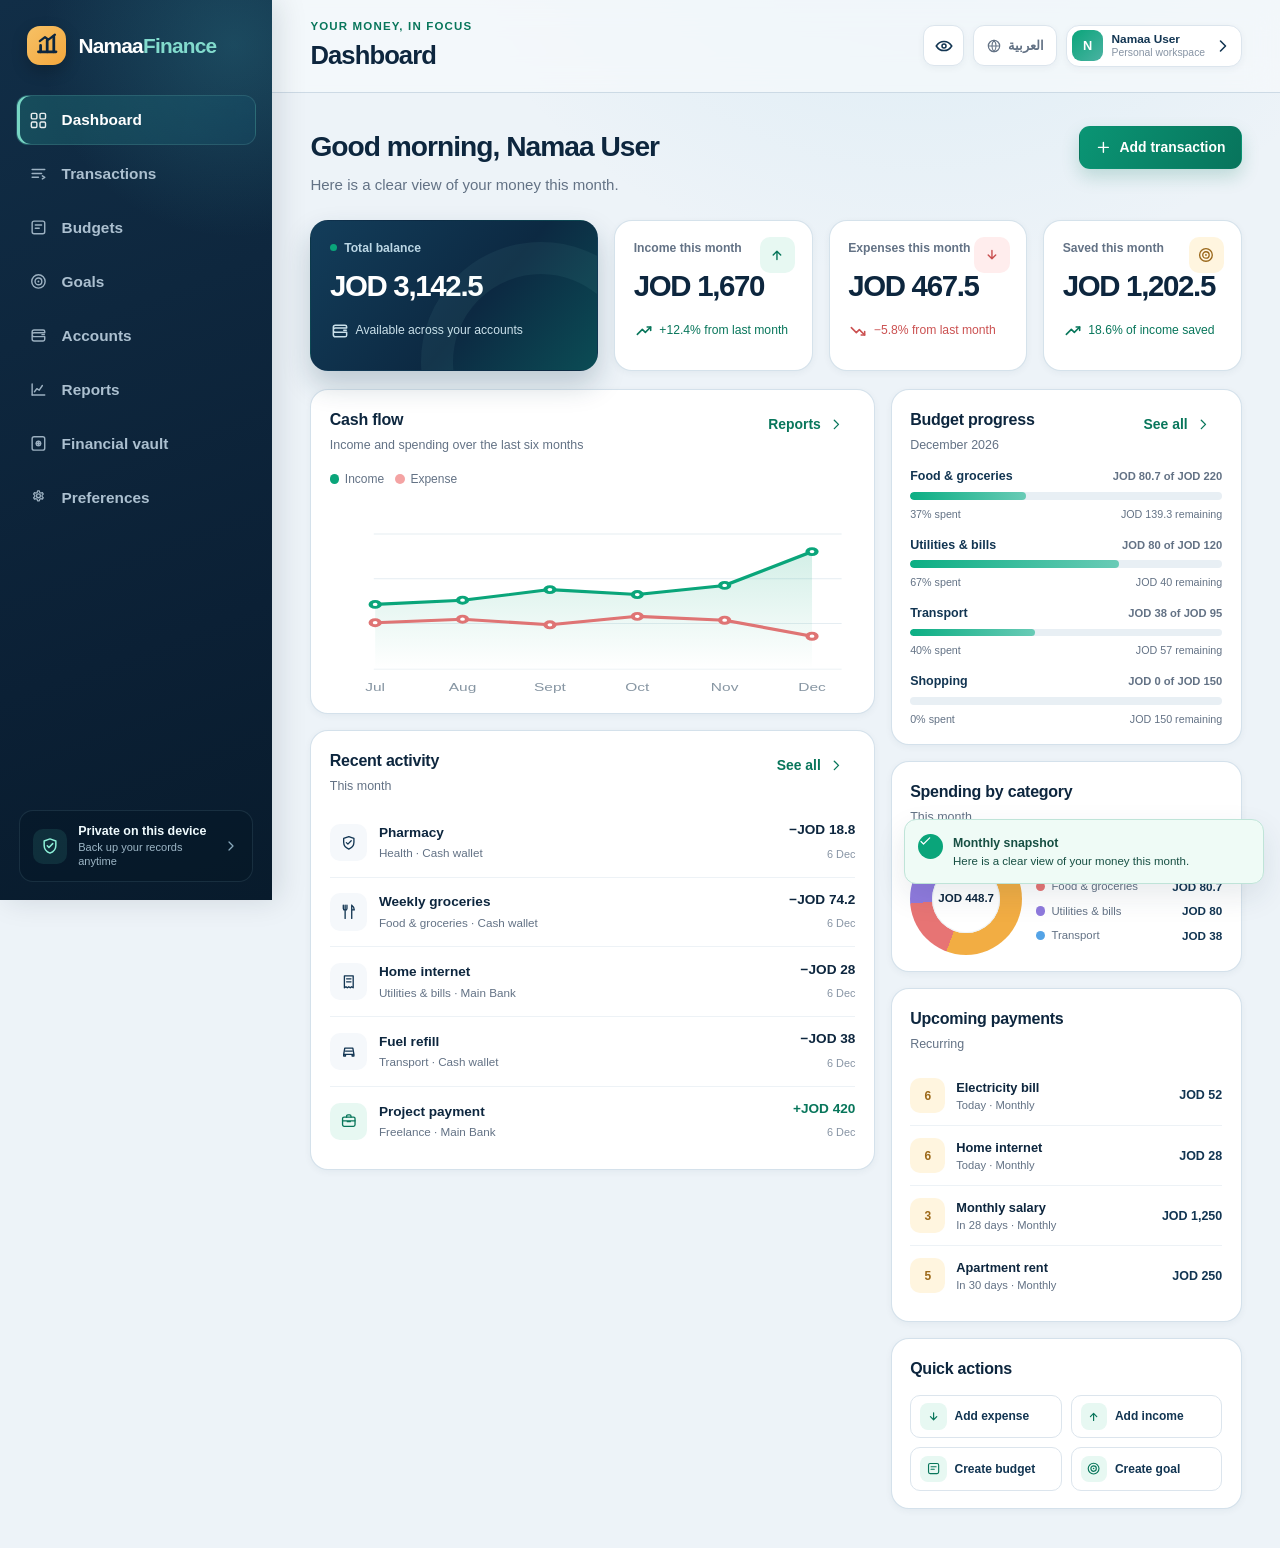
==== index.html @ 0787ac73 "Add files via upload" ====
<!doctype html>
<html lang="en" dir="ltr">
  <head>
    <meta charset="UTF-8" />
    <meta name="viewport" content="width=device-width, initial-scale=1" />
    <meta name="theme-color" content="#10273f" />
    <meta
      name="description"
      content="Namaa Finance is a bilingual, private finance tracker for income, expenses, budgets, and financial records."
    />
    <link rel="manifest" href="manifest.webmanifest" />
    <link rel="icon" type="image/svg+xml" href="icons/icon.svg" />
    <link rel="apple-touch-icon" href="icons/icon.svg" />
    <title>Namaa Finance</title>
    <link rel="stylesheet" href="styles.css" />
  </head>
  <body>
    <div class="app-shell" id="appShell">
      <aside class="sidebar" aria-label="Primary navigation">
        <div class="brand" aria-label="Namaa Finance">
          <div class="brand-mark" aria-hidden="true">
            <svg viewBox="0 0 48 48" role="img">
              <path d="M12 36V24.5M24 36V15M36 36V8" fill="none" stroke="currentColor" stroke-linecap="round" stroke-width="5" />
              <path d="M8 36h32" fill="none" stroke="currentColor" stroke-linecap="round" stroke-width="5" />
              <path d="m10.5 16.5 9.5-7 6.3 4.3L38 5" fill="none" stroke="currentColor" stroke-linecap="round" stroke-linejoin="round" stroke-width="4" />
            </svg>
          </div>
          <span class="brand-name">Namaa<span>Finance</span></span>
        </div>
        <nav class="side-nav" id="sideNav"></nav>
        <div class="sidebar-footer">
          <button class="data-safety-card" id="openBackup" type="button">
            <span class="safety-icon" data-icon="shield"></span>
            <span>
              <strong data-i18n="privateOnDevice">Private on this device</strong>
              <small data-i18n="backupHint">Back up your records anytime</small>
            </span>
            <span class="safety-arrow" data-icon="chevron"></span>
          </button>
        </div>
      </aside>

      <div class="main-area">
        <header class="topbar">
          <button class="mobile-menu" id="mobileMenu" type="button" aria-label="Open menu" data-icon="menu"></button>
          <div class="page-context">
            <p class="eyebrow" id="pageEyebrow"></p>
            <h1 id="pageTitle"></h1>
          </div>
          <div class="top-actions">
            <button class="icon-button privacy-toggle" id="privacyToggle" type="button" aria-label="Hide balances" title="Hide balances" data-icon="eye"></button>
            <button class="language-toggle" id="languageToggle" type="button" aria-label="Change language">
              <span class="globe" data-icon="globe"></span>
              <span id="languageLabel">العربية</span>
            </button>
            <button class="profile-button" type="button" id="profileMenu" aria-label="Open preferences">
              <span class="profile-avatar">N</span>
              <span class="profile-copy">
                <strong id="profileName">Namaa User</strong>
                <small data-i18n="personalWorkspace">Personal workspace</small>
              </span>
              <span data-icon="chevron"></span>
            </button>
          </div>
        </header>

        <main class="content" id="appContent" tabindex="-1"></main>

        <nav class="mobile-nav" id="mobileNav" aria-label="Mobile navigation"></nav>
      </div>
    </div>

    <div class="modal-layer" id="modalLayer" aria-live="polite"></div>
    <div class="toast-region" id="toastRegion" aria-live="polite" aria-atomic="true"></div>
    <script src="app.js"></script>
  </body>
</html>
---- styles.css ----
:root {
  color-scheme: light;
  --navy-950: #071a2b;
  --navy-900: #0d263e;
  --navy-800: #123552;
  --navy-700: #1d4a6d;
  --ink: #112437;
  --muted: #637285;
  --muted-2: #8794a4;
  --surface: #ffffff;
  --surface-alt: #f5f8fb;
  --canvas: #edf3f8;
  --line: #dce5ed;
  --line-strong: #cbd8e3;
  --emerald: #0aa57a;
  --emerald-dark: #08765b;
  --emerald-pale: #e7f8f2;
  --gold: #f2ad43;
  --gold-pale: #fff5df;
  --coral: #e76f6f;
  --coral-pale: #ffeded;
  --blue: #3c83db;
  --blue-pale: #eaf3ff;
  --purple: #7658ce;
  --purple-pale: #f1edff;
  --shadow-sm: 0 2px 7px rgba(28, 54, 76, 0.05);
  --shadow: 0 12px 30px rgba(27, 57, 80, 0.1);
  --radius-sm: 12px;
  --radius: 18px;
  --radius-lg: 25px;
  --sidebar-width: 272px;
  font-family: "Segoe UI", "Noto Sans Arabic", Tahoma, Arial, sans-serif;
}

* { box-sizing: border-box; }

html { min-width: 320px; background: var(--canvas); }

body {
  min-width: 320px;
  min-height: 100vh;
  margin: 0;
  color: var(--ink);
  background:
    radial-gradient(circle at 72% -16%, rgba(116, 192, 221, 0.2), transparent 33rem),
    var(--canvas);
  font-size: 16px;
  line-height: 1.5;
}

button, input, select, textarea { font: inherit; }
button { cursor: pointer; }
button:focus-visible, input:focus-visible, select:focus-visible, textarea:focus-visible {
  outline: 3px solid rgba(60, 131, 219, 0.35);
  outline-offset: 2px;
}

svg { width: 1.25rem; height: 1.25rem; display: block; }

.app-shell { min-height: 100vh; display: flex; }

.sidebar {
  position: fixed;
  inset-block: 0;
  inset-inline-start: 0;
  z-index: 20;
  display: flex;
  flex-direction: column;
  width: var(--sidebar-width);
  padding: 1.6rem 1rem 1.1rem;
  color: #e7f2f9;
  background:
    radial-gradient(circle at 86% 5%, rgba(61, 160, 173, 0.26), transparent 12rem),
    linear-gradient(160deg, #112e47 0%, #0b2035 70%, #081b2c 100%);
  box-shadow: 6px 0 28px rgba(10, 28, 44, 0.13);
}

[dir="rtl"] .sidebar { box-shadow: -6px 0 28px rgba(10, 28, 44, 0.13); }

.brand {
  display: inline-flex;
  align-items: center;
  gap: 0.75rem;
  padding: 0 0.7rem 1.9rem;
  color: #fff;
  user-select: none;
}

.brand-mark {
  display: grid;
  width: 2.45rem;
  height: 2.45rem;
  place-items: center;
  border-radius: 13px;
  color: var(--navy-900);
  background: linear-gradient(135deg, #f6c166, #f4a73c);
  box-shadow: 0 6px 16px rgba(0, 0, 0, 0.22);
}

.brand-mark svg { width: 1.65rem; height: 1.65rem; }
.brand-name { font-size: 1.3rem; font-weight: 760; letter-spacing: -0.035em; }
.brand-name span { color: #82dbcd; font-weight: 590; }

.side-nav { display: grid; gap: 0.27rem; }

.nav-item {
  display: flex;
  align-items: center;
  gap: 0.83rem;
  width: 100%;
  min-height: 3.1rem;
  padding: 0.65rem 0.78rem;
  border: 1px solid transparent;
  border-radius: 12px;
  color: #acc0d0;
  background: transparent;
  text-align: start;
  transition: 150ms ease;
}

.nav-item svg { width: 1.18rem; height: 1.18rem; opacity: 0.9; }
.nav-item:hover { color: #f6fbff; background: rgba(255, 255, 255, 0.07); }
.nav-item.active { color: #ffffff; border-color: rgba(143, 222, 207, 0.15); background: linear-gradient(100deg, rgba(38, 142, 140, 0.34), rgba(22, 85, 112, 0.32)); box-shadow: inset 3px 0 0 #77d6c4; }
[dir="rtl"] .nav-item.active { box-shadow: inset -3px 0 0 #77d6c4; }
.nav-item .nav-label { font-size: 0.96rem; font-weight: 600; }

.sidebar-footer { margin-top: auto; padding: 1rem 0.2rem 0; }
.data-safety-card {
  display: flex;
  align-items: center;
  gap: 0.7rem;
  width: 100%;
  padding: 0.78rem;
  border: 1px solid rgba(144, 197, 215, 0.13);
  border-radius: 14px;
  color: #dceff6;
  background: rgba(3, 17, 30, 0.25);
  text-align: start;
}
.data-safety-card:hover { border-color: rgba(144, 231, 211, 0.35); background: rgba(8, 38, 57, 0.62); }
.safety-icon { display: grid; flex: 0 0 auto; width: 2.15rem; height: 2.15rem; place-items: center; border-radius: 10px; color: #8df0d8; background: rgba(85, 207, 179, 0.12); }
.data-safety-card strong, .data-safety-card small { display: block; }
.data-safety-card strong { color: #f0fbfe; font-size: 0.78rem; line-height: 1.25; }
.data-safety-card small { margin-top: 0.12rem; color: #9db6c6; font-size: 0.69rem; line-height: 1.25; }
.safety-arrow { margin-inline-start: auto; color: #88a8bb; }
.safety-arrow svg { width: 1rem; height: 1rem; }

.main-area { width: calc(100% - var(--sidebar-width)); margin-inline-start: var(--sidebar-width); }
.topbar {
  display: flex;
  align-items: center;
  gap: 1rem;
  min-height: 88px;
  padding: 1.1rem clamp(1.25rem, 3vw, 3.2rem);
  border-bottom: 1px solid rgba(196, 211, 224, 0.8);
  background: rgba(245, 249, 252, 0.78);
  backdrop-filter: blur(15px);
}
.page-context { min-width: 0; }
.eyebrow { margin: 0 0 0.05rem; color: var(--emerald-dark); font-size: 0.72rem; font-weight: 760; letter-spacing: 0.1em; text-transform: uppercase; }
.page-context h1 { margin: 0; color: var(--navy-900); font-size: clamp(1.3rem, 2vw, 1.75rem); font-weight: 750; letter-spacing: -0.035em; }
.top-actions { display: flex; align-items: center; gap: 0.58rem; margin-inline-start: auto; }
.icon-button, .language-toggle, .profile-button, .mobile-menu {
  display: inline-flex;
  align-items: center;
  justify-content: center;
  min-height: 2.55rem;
  border: 1px solid var(--line);
  color: var(--navy-800);
  background: var(--surface);
  box-shadow: var(--shadow-sm);
}
.icon-button, .mobile-menu { width: 2.55rem; padding: 0; border-radius: 11px; }
.icon-button:hover, .language-toggle:hover, .profile-button:hover, .mobile-menu:hover { border-color: #b9cdda; background: #fbfdff; }
.language-toggle { gap: 0.43rem; padding: 0.45rem 0.7rem; border-radius: 11px; color: var(--muted); font-size: 0.82rem; font-weight: 700; }
.language-toggle .globe svg { width: 1rem; height: 1rem; }
.profile-button { gap: 0.52rem; min-height: 2.6rem; padding: 0.28rem 0.45rem 0.28rem 0.32rem; border-radius: 13px; text-align: start; }
[dir="rtl"] .profile-button { padding: 0.28rem 0.32rem 0.28rem 0.45rem; }
.profile-button > svg { width: 0.9rem; height: 0.9rem; color: #8598a7; }
.profile-avatar { display: grid; width: 1.95rem; height: 1.95rem; place-items: center; border-radius: 9px; color: #fff; background: linear-gradient(135deg, var(--emerald), #4bb2a2); font-size: 0.8rem; font-weight: 800; }
.profile-copy strong, .profile-copy small { display: block; white-space: nowrap; }
.profile-copy strong { color: var(--navy-800); font-size: 0.74rem; line-height: 1.2; }
.profile-copy small { margin-top: 0.1rem; color: var(--muted-2); font-size: 0.65rem; line-height: 1.2; }
.mobile-menu { display: none; flex: 0 0 auto; }

.content { width: min(1480px, 100%); margin: 0 auto; padding: clamp(1.25rem, 2.6vw, 2.4rem) clamp(1.1rem, 3vw, 3.2rem) 2.4rem; }

.dashboard-top, .page-heading-row { display: flex; align-items: flex-start; justify-content: space-between; gap: 1rem; margin-bottom: 1.45rem; }
.dashboard-top > div > h2, .page-heading-row h2 { margin: 0; color: var(--navy-900); font-size: clamp(1.35rem, 2.2vw, 1.8rem); letter-spacing: -0.035em; }
.dashboard-top > div > p, .page-heading-row p { max-width: 640px; margin: 0.36rem 0 0; color: var(--muted); font-size: 0.94rem; }
.primary-button, .secondary-button, .quiet-button, .danger-button {
  display: inline-flex;
  align-items: center;
  justify-content: center;
  gap: 0.48rem;
  min-height: 2.68rem;
  padding: 0.62rem 0.95rem;
  border: 1px solid transparent;
  border-radius: 11px;
  font-size: 0.87rem;
  font-weight: 730;
  transition: 150ms ease;
}
.primary-button { color: #fff; background: linear-gradient(115deg, #0a9574, #08745c); box-shadow: 0 8px 18px rgba(6, 121, 92, 0.2); }
.primary-button:hover { background: linear-gradient(115deg, #098968, #066c55); box-shadow: 0 10px 22px rgba(6, 121, 92, 0.27); transform: translateY(-1px); }
.primary-button svg, .secondary-button svg, .quiet-button svg, .danger-button svg { width: 1.05rem; height: 1.05rem; }
.secondary-button { border-color: var(--line-strong); color: var(--navy-800); background: var(--surface); }
.secondary-button:hover { border-color: #aac5d6; background: #f8fbfd; }
.quiet-button { min-height: 2.35rem; color: var(--emerald-dark); background: transparent; }
.quiet-button:hover { background: var(--emerald-pale); }
.danger-button { color: #bd4040; border-color: #efb0b0; background: #fff8f8; }
.danger-button:hover { background: #ffecec; }

.summary-grid { display: grid; grid-template-columns: minmax(230px, 1.45fr) repeat(3, minmax(155px, 1fr)); gap: 1rem; margin-bottom: 1.12rem; }
.summary-card {
  position: relative;
  min-height: 151px;
  overflow: hidden;
  padding: 1.12rem 1.16rem;
  border: 1px solid rgba(210, 224, 234, 0.92);
  border-radius: var(--radius);
  background: var(--surface);
  box-shadow: var(--shadow-sm);
}
.summary-card.balance { color: #fff; border-color: transparent; background: linear-gradient(130deg, #133d5a 0%, #0c2942 58%, #0a6e67 140%); box-shadow: 0 14px 28px rgba(17, 55, 78, 0.22); }
.summary-card.balance::after { content: ""; position: absolute; inset: auto -4rem -7rem auto; width: 11rem; height: 11rem; border: 2rem solid rgba(149, 235, 213, 0.06); border-radius: 50%; }
[dir="rtl"] .summary-card.balance::after { inset: auto auto -7rem -4rem; }
.card-kicker { display: flex; align-items: center; gap: 0.44rem; margin: 0; color: var(--muted); font-size: 0.76rem; font-weight: 700; }
.balance .card-kicker { color: #bcd7e5; }
.card-kicker .status-dot { width: 0.45rem; height: 0.45rem; border-radius: 999px; background: var(--emerald); }
.metric-amount { margin: 0.48rem 0 0; color: var(--navy-900); font-size: clamp(1.35rem, 2.3vw, 1.9rem); font-weight: 790; letter-spacing: -0.045em; }
.balance .metric-amount { color: #fff; }
.metric-detail { display: flex; align-items: center; gap: 0.35rem; margin: 0.75rem 0 0; color: var(--muted); font-size: 0.76rem; }
.balance .metric-detail { color: #cae0ea; }
.positive { color: var(--emerald-dark) !important; }
.negative { color: #cb5151 !important; }
.metric-icon { position: absolute; inset-block-start: 1.04rem; inset-inline-end: 1.03rem; display: grid; width: 2.22rem; height: 2.22rem; place-items: center; border-radius: 10px; color: var(--emerald-dark); background: var(--emerald-pale); }
.metric-icon.expense { color: #c95050; background: var(--coral-pale); }
.metric-icon.saved { color: #9a681b; background: var(--gold-pale); }
.metric-icon svg { width: 1.12rem; height: 1.12rem; }

.dashboard-grid { display: grid; grid-template-columns: minmax(0, 1.48fr) minmax(300px, 0.92fr); gap: 1rem; align-items: start; }
.stack { display: grid; gap: 1rem; }
.panel {
  border: 1px solid rgba(210, 224, 234, 0.94);
  border-radius: var(--radius);
  background: var(--surface);
  box-shadow: var(--shadow-sm);
}
.panel-heading { display: flex; align-items: flex-start; justify-content: space-between; gap: 0.75rem; padding: 1.15rem 1.15rem 0.72rem; }
.panel-heading h3 { margin: 0; color: var(--navy-900); font-size: 1rem; letter-spacing: -0.015em; }
.panel-heading p { margin: 0.25rem 0 0; color: var(--muted); font-size: 0.78rem; }
.panel-heading .quiet-button { margin: -0.28rem -0.38rem 0 0; }
[dir="rtl"] .panel-heading .quiet-button { margin: -0.28rem 0 0 -0.38rem; }

.cashflow-panel { min-height: 325px; }
.chart-legend { display: flex; flex-wrap: wrap; gap: 0.7rem; margin: 0.25rem 1.15rem 0.35rem; color: var(--muted); font-size: 0.75rem; }
.legend-item { display: inline-flex; align-items: center; gap: 0.34rem; }
.legend-swatch { width: 0.6rem; height: 0.6rem; border-radius: 999px; background: var(--emerald); }
.legend-swatch.expense { background: #f4a3a3; }
.line-chart { width: 100%; height: 215px; padding: 0 0.4rem 0.35rem; overflow: visible; }
.line-chart .grid-line { stroke: #e5edf2; stroke-width: 1; }
.line-chart .axis-label { fill: #8796a3; font-size: 11px; font-family: inherit; }
.line-chart .area-income { fill: url(#incomeGradient); }
.line-chart .income-line { fill: none; stroke: #0aa57a; stroke-width: 3.2; stroke-linecap: round; stroke-linejoin: round; }
.line-chart .expense-line { fill: none; stroke: #df7474; stroke-width: 3.2; stroke-linecap: round; stroke-linejoin: round; }
.line-chart .point-income { fill: #fff; stroke: #0aa57a; stroke-width: 3; }
.line-chart .point-expense { fill: #fff; stroke: #df7474; stroke-width: 3; }

.transaction-list { padding: 0.05rem 1.15rem 0.82rem; }
.transaction-row { display: grid; grid-template-columns: auto minmax(0, 1fr) auto; align-items: center; gap: 0.75rem; padding: 0.76rem 0; border-bottom: 1px solid #edf2f6; }
.transaction-row:last-child { border-bottom: 0; }
.transaction-icon { display: grid; width: 2.32rem; height: 2.32rem; place-items: center; border-radius: 10px; color: var(--navy-800); background: var(--surface-alt); }
.transaction-icon svg { width: 1.1rem; height: 1.1rem; }
.transaction-icon.salary { color: var(--emerald-dark); background: var(--emerald-pale); }
.transaction-icon.bills { color: #916421; background: var(--gold-pale); }
.transaction-icon.transport { color: var(--purple); background: var(--purple-pale); }
.transaction-icon.food { color: #d55b50; background: var(--coral-pale); }
.transaction-icon.home { color: var(--blue); background: var(--blue-pale); }
.transaction-copy { min-width: 0; }
.transaction-copy strong, .transaction-copy small { display: block; overflow: hidden; text-overflow: ellipsis; white-space: nowrap; }
.transaction-copy strong { color: var(--navy-900); font-size: 0.85rem; }
.transaction-copy small { margin-top: 0.08rem; color: var(--muted); font-size: 0.73rem; }
.transaction-amount { text-align: end; }
.transaction-amount strong { display: block; color: var(--navy-900); font-size: 0.85rem; }
.transaction-amount strong.income { color: var(--emerald-dark); }
.transaction-amount small { color: var(--muted-2); font-size: 0.68rem; }

.budget-panel { padding-bottom: 0.85rem; }
.budget-list { display: grid; gap: 0.85rem; padding: 0.08rem 1.15rem 0.2rem; }
.budget-item { display: grid; gap: 0.38rem; }
.budget-label { display: flex; align-items: center; justify-content: space-between; gap: 0.8rem; color: var(--navy-800); font-size: 0.78rem; font-weight: 700; }
.budget-label small { color: var(--muted); font-size: 0.7rem; font-weight: 600; }
.progress-track { height: 0.48rem; overflow: hidden; border-radius: 999px; background: #e8eff4; }
.progress-bar { height: 100%; border-radius: inherit; background: linear-gradient(90deg, #0bae83, #69cbb6); transition: width 240ms ease; }
.progress-bar.warn { background: linear-gradient(90deg, #ea9b36, #f8c76c); }
.progress-bar.over { background: linear-gradient(90deg, #df6868, #ee9d9d); }
.budget-item .budget-foot { display: flex; justify-content: space-between; color: var(--muted); font-size: 0.67rem; }

.spending-panel { padding-bottom: 1rem; }
.spending-summary { display: grid; grid-template-columns: 112px minmax(0, 1fr); align-items: center; gap: 0.85rem; padding: 0.3rem 1.15rem 0; }
.donut { position: relative; display: grid; width: 112px; height: 112px; place-items: center; border-radius: 50%; background: conic-gradient(var(--gold) 0 36%, #e77474 36% 64%, #8f7add 64% 83%, #54a3e6 83% 100%); }
.donut::before { content: ""; width: 68px; height: 68px; border-radius: 50%; background: #fff; box-shadow: inset 0 0 0 1px #eef3f6; }
.donut span { position: absolute; color: var(--navy-900); font-size: 0.72rem; font-weight: 780; text-align: center; }
.spending-key { display: grid; gap: 0.42rem; min-width: 0; }
.spending-key-row { display: grid; grid-template-columns: auto minmax(0, 1fr) auto; align-items: center; gap: 0.4rem; color: var(--muted); font-size: 0.71rem; }
.spending-key-row strong { color: var(--navy-800); font-size: 0.73rem; text-align: end; }
.category-dot { width: 0.58rem; height: 0.58rem; border-radius: 50%; }

.upcoming-list { padding: 0.05rem 1.15rem 0.95rem; }
.upcoming-item { display: grid; grid-template-columns: 2.2rem minmax(0, 1fr) auto; align-items: center; gap: 0.68rem; padding: 0.72rem 0; border-bottom: 1px solid #edf2f6; }
.upcoming-item:last-child { border-bottom: 0; }
.due-day { display: grid; width: 2.2rem; height: 2.2rem; place-items: center; border-radius: 10px; color: #9d6919; background: var(--gold-pale); font-size: 0.75rem; font-weight: 800; }
.upcoming-copy strong, .upcoming-copy small { display: block; overflow: hidden; text-overflow: ellipsis; white-space: nowrap; }
.upcoming-copy strong { color: var(--navy-900); font-size: 0.8rem; }
.upcoming-copy small { color: var(--muted); font-size: 0.7rem; }
.upcoming-amount { color: var(--navy-800); font-size: 0.78rem; font-weight: 760; text-align: end; }

.quick-actions { display: grid; grid-template-columns: repeat(2, 1fr); gap: 0.55rem; padding: 0.13rem 1.15rem 1.1rem; }
.quick-action { display: flex; align-items: center; gap: 0.5rem; min-height: 2.65rem; padding: 0.48rem 0.56rem; border: 1px solid var(--line); border-radius: 10px; color: var(--navy-800); background: #fff; text-align: start; font-size: 0.75rem; font-weight: 700; }
.quick-action:hover { border-color: #9bcaba; color: var(--emerald-dark); background: #f7fffc; }
.quick-action span:first-child { display: grid; width: 1.65rem; height: 1.65rem; place-items: center; border-radius: 8px; color: var(--emerald-dark); background: var(--emerald-pale); }
.quick-action svg { width: 0.95rem; height: 0.95rem; }

.page-toolbar { display: flex; flex-wrap: wrap; align-items: center; gap: 0.7rem; margin-bottom: 1rem; }
.toolbar-spacer { flex: 1; }
.search-field { position: relative; display: flex; align-items: center; min-width: min(100%, 260px); }
.search-field span { position: absolute; inset-inline-start: 0.8rem; color: var(--muted-2); pointer-events: none; }
.search-field span svg { width: 1.05rem; height: 1.05rem; }
.search-field input, .select-control, .input-control, .textarea-control {
  width: 100%; min-height: 2.62rem; padding: 0.55rem 0.75rem; border: 1px solid var(--line-strong); border-radius: 10px; color: var(--navy-900); background: #fff; box-shadow: 0 1px 2px rgba(39, 62, 83, 0.03);
}
.search-field input { padding-inline-start: 2.45rem; }
.search-field input::placeholder, .input-control::placeholder, .textarea-control::placeholder { color: #9aa8b4; }
.select-control { width: auto; min-width: 142px; }
.textarea-control { min-height: 6rem; resize: vertical; }
.filter-chip { min-height: 2.35rem; padding: 0.42rem 0.7rem; border: 1px solid var(--line); border-radius: 999px; color: var(--muted); background: #fff; font-size: 0.78rem; font-weight: 650; }
.filter-chip.active, .filter-chip:hover { border-color: #88c8b7; color: var(--emerald-dark); background: var(--emerald-pale); }

.data-table-wrap { overflow: auto; border: 1px solid rgba(210, 224, 234, 0.94); border-radius: var(--radius); background: #fff; box-shadow: var(--shadow-sm); }
.data-table { width: 100%; min-width: 700px; border-collapse: collapse; }
.data-table th { padding: 0.82rem 1rem; color: var(--muted); background: #f8fbfd; border-bottom: 1px solid var(--line); font-size: 0.71rem; font-weight: 760; letter-spacing: 0.035em; text-align: start; text-transform: uppercase; }
.data-table td { padding: 0.82rem 1rem; border-bottom: 1px solid #edf2f5; color: var(--navy-800); font-size: 0.8rem; vertical-align: middle; }
.data-table tbody tr:last-child td { border-bottom: 0; }
.data-table tbody tr:hover { background: #fbfdfe; }
.table-title { display: flex; align-items: center; gap: 0.55rem; color: var(--navy-900); font-weight: 720; }
.table-icon { display: grid; width: 2rem; height: 2rem; place-items: center; border-radius: 8px; color: var(--emerald-dark); background: var(--emerald-pale); }
.table-icon.expense { color: #c35050; background: var(--coral-pale); }
.table-icon svg { width: 0.95rem; height: 0.95rem; }
.subtext { display: block; margin-top: 0.12rem; color: var(--muted); font-size: 0.7rem; }
.pill { display: inline-flex; align-items: center; gap: 0.28rem; min-height: 1.65rem; padding: 0.2rem 0.5rem; border-radius: 999px; font-size: 0.68rem; font-weight: 730; }
.pill.income { color: var(--emerald-dark); background: var(--emerald-pale); }
.pill.expense { color: #b94f4f; background: var(--coral-pale); }
.pill.neutral { color: #626f7c; background: #f0f4f7; }
.pill.warning { color: #986317; background: var(--gold-pale); }
.table-amount { color: var(--navy-900); font-weight: 750; text-align: end; }
.table-amount.income { color: var(--emerald-dark); }
.row-actions { display: flex; justify-content: flex-end; gap: 0.3rem; }
.row-action { display: inline-grid; width: 1.9rem; height: 1.9rem; place-items: center; padding: 0; border: 0; border-radius: 8px; color: var(--muted); background: transparent; }
.row-action:hover { color: var(--emerald-dark); background: var(--emerald-pale); }
.row-action.delete:hover { color: #c05151; background: var(--coral-pale); }
.row-action svg { width: 0.97rem; height: 0.97rem; }

.empty-state { display: grid; min-height: 240px; place-items: center; padding: 2rem; color: var(--muted); text-align: center; }
.empty-state > div { max-width: 340px; }
.empty-icon { display: grid; width: 3rem; height: 3rem; place-items: center; margin: 0 auto 0.8rem; border-radius: 14px; color: var(--emerald-dark); background: var(--emerald-pale); }
.empty-icon svg { width: 1.35rem; height: 1.35rem; }
.empty-state h3 { margin: 0; color: var(--navy-900); font-size: 1rem; }
.empty-state p { margin: 0.36rem 0 0.9rem; font-size: 0.82rem; }

.budget-grid, .goal-grid, .account-grid, .vault-grid { display: grid; grid-template-columns: repeat(3, minmax(0, 1fr)); gap: 1rem; }
.budget-card, .goal-card, .account-card, .vault-card { min-height: 190px; padding: 1rem; border: 1px solid rgba(210, 224, 234, 0.94); border-radius: var(--radius); background: #fff; box-shadow: var(--shadow-sm); }
.budget-card-top, .goal-card-top, .account-card-top, .vault-card-top { display: flex; align-items: flex-start; justify-content: space-between; gap: 0.6rem; }
.category-icon, .goal-icon, .account-icon, .vault-icon { display: grid; width: 2.55rem; height: 2.55rem; place-items: center; border-radius: 11px; color: var(--emerald-dark); background: var(--emerald-pale); }
.category-icon.gold, .goal-icon.gold { color: #9e6716; background: var(--gold-pale); }
.category-icon.coral, .goal-icon.coral { color: #c5534d; background: var(--coral-pale); }
.category-icon.purple, .goal-icon.purple { color: var(--purple); background: var(--purple-pale); }
.category-icon.blue, .goal-icon.blue { color: var(--blue); background: var(--blue-pale); }
.category-icon svg, .goal-icon svg, .account-icon svg, .vault-icon svg { width: 1.2rem; height: 1.2rem; }
.more-button { display: grid; width: 2rem; height: 2rem; place-items: center; padding: 0; border: 0; border-radius: 8px; color: var(--muted); background: transparent; }
.more-button:hover { color: var(--navy-800); background: #f0f4f7; }
.more-button svg { width: 1.08rem; height: 1.08rem; }
.budget-card h3, .goal-card h3, .account-card h3, .vault-card h3 { margin: 0.82rem 0 0; color: var(--navy-900); font-size: 0.94rem; }
.budget-card p, .goal-card p, .account-card p, .vault-card p { margin: 0.22rem 0 0; color: var(--muted); font-size: 0.73rem; }
.budget-amount-row, .goal-amount-row { display: flex; align-items: baseline; justify-content: space-between; gap: 0.5rem; margin-top: 0.78rem; color: var(--navy-900); font-size: 0.86rem; font-weight: 760; }
.budget-amount-row small, .goal-amount-row small { color: var(--muted); font-size: 0.69rem; font-weight: 600; }
.budget-card .progress-track, .goal-card .progress-track { margin-top: 0.58rem; }
.budget-card-foot, .goal-card-foot { display: flex; align-items: center; justify-content: space-between; gap: 0.5rem; margin-top: 0.55rem; color: var(--muted); font-size: 0.69rem; }

.goal-card { display: flex; flex-direction: column; min-height: 210px; }
.goal-card .goal-bottom { margin-top: auto; }
.goal-date { display: inline-flex; align-items: center; gap: 0.25rem; color: var(--muted); font-size: 0.68rem; }
.goal-date svg { width: 0.85rem; height: 0.85rem; }
.account-card { position: relative; overflow: hidden; min-height: 180px; }
.account-card.primary-account { color: #fff; border-color: transparent; background: linear-gradient(130deg, #153a58, #0e705f); }
.account-card.primary-account h3, .account-card.primary-account .account-balance, .account-card.primary-account .account-number { color: #fff; }
.account-card.primary-account p { color: #cae3e9; }
.account-card.primary-account .account-icon { color: #c7faed; background: rgba(194, 248, 232, 0.13); }
.account-card.primary-account::after { content: ""; position: absolute; width: 12rem; height: 12rem; border: 1.7rem solid rgba(255,255,255,0.06); border-radius: 50%; inset: -7rem -5rem auto auto; }
[dir="rtl"] .account-card.primary-account::after { inset: -7rem auto auto -5rem; }
.account-balance { margin-top: 1.1rem; color: var(--navy-900); font-size: 1.45rem; font-weight: 790; letter-spacing: -0.04em; }
.account-number { display: flex; align-items: center; gap: 0.3rem; margin-top: 0.65rem; color: var(--muted); font-size: 0.73rem; }
.account-number svg { width: 0.9rem; height: 0.9rem; }
.account-card .more-button { position: relative; z-index: 1; }

.vault-card { display: flex; flex-direction: column; min-height: 180px; }
.vault-card p { overflow: hidden; display: -webkit-box; -webkit-line-clamp: 3; -webkit-box-orient: vertical; }
.vault-card-bottom { display: flex; align-items: center; justify-content: space-between; gap: 0.5rem; margin-top: auto; padding-top: 0.72rem; color: var(--muted); font-size: 0.68rem; }
.vault-type { color: var(--emerald-dark); font-weight: 720; }

.reports-grid { display: grid; grid-template-columns: minmax(0, 1.3fr) minmax(300px, 0.7fr); gap: 1rem; }
.report-highlight { padding: 1.15rem; color: #fff; border: 0; border-radius: var(--radius); background: linear-gradient(135deg, #153b59, #166d6c); box-shadow: 0 13px 28px rgba(20, 65, 88, 0.2); }
.report-highlight p { margin: 0; color: #cce2ea; font-size: 0.78rem; }
.report-highlight h3 { max-width: 430px; margin: 0.42rem 0 0; color: #fff; font-size: 1.25rem; letter-spacing: -0.025em; }
.report-highlight .highlight-row { display: flex; gap: 1.4rem; margin-top: 1.35rem; }
.highlight-stat strong, .highlight-stat span { display: block; }
.highlight-stat strong { color: #fff; font-size: 1.15rem; }
.highlight-stat span { margin-top: 0.12rem; color: #b8d7dd; font-size: 0.68rem; }
.report-list { padding: 0.1rem 1.15rem 0.85rem; }
.report-list-item { display: flex; align-items: center; gap: 0.65rem; padding: 0.78rem 0; border-bottom: 1px solid #edf2f5; }
.report-list-item:last-child { border-bottom: 0; }
.report-list-icon { display: grid; width: 2.05rem; height: 2.05rem; place-items: center; border-radius: 9px; color: var(--blue); background: var(--blue-pale); }
.report-list-icon svg { width: 1rem; height: 1rem; }
.report-list-copy { min-width: 0; flex: 1; }
.report-list-copy strong, .report-list-copy small { display: block; }
.report-list-copy strong { color: var(--navy-900); font-size: 0.8rem; }
.report-list-copy small { margin-top: 0.08rem; color: var(--muted); font-size: 0.68rem; }
.report-list-item > strong { color: var(--navy-800); font-size: 0.78rem; }

.settings-grid { display: grid; grid-template-columns: minmax(0, 1.15fr) minmax(310px, 0.85fr); gap: 1rem; }
.settings-list { padding: 0 1.15rem 0.72rem; }
.setting-row { display: flex; align-items: center; gap: 0.75rem; padding: 0.9rem 0; border-bottom: 1px solid #edf2f5; }
.setting-row:last-child { border-bottom: 0; }
.setting-icon { display: grid; width: 2.35rem; height: 2.35rem; place-items: center; border-radius: 10px; color: var(--blue); background: var(--blue-pale); }
.setting-icon.lock { color: var(--emerald-dark); background: var(--emerald-pale); }
.setting-icon.file { color: #9e6716; background: var(--gold-pale); }
.setting-icon svg { width: 1.08rem; height: 1.08rem; }
.setting-copy { min-width: 0; flex: 1; }
.setting-copy strong, .setting-copy small { display: block; }
.setting-copy strong { color: var(--navy-900); font-size: 0.82rem; }
.setting-copy small { margin-top: 0.12rem; color: var(--muted); font-size: 0.7rem; }
.switch { position: relative; display: inline-flex; width: 2.72rem; height: 1.52rem; flex: 0 0 auto; padding: 0; border: 0; border-radius: 999px; background: #cbd7df; transition: 180ms ease; }
.switch::after { content: ""; position: absolute; inset: 0.18rem auto auto 0.18rem; width: 1.16rem; height: 1.16rem; border-radius: 50%; background: #fff; box-shadow: 0 1px 4px rgba(20, 45, 63, 0.3); transition: 180ms ease; }
.switch.on { background: var(--emerald); }
.switch.on::after { inset-inline-start: calc(100% - 1.34rem); }
.settings-note { padding: 1rem 1.15rem 1.12rem; border-top: 1px solid #edf2f5; color: var(--muted); font-size: 0.72rem; }
.security-card { padding: 1.2rem; color: #d8eef0; border-radius: var(--radius); background: linear-gradient(145deg, #122f48, #0d4e55); box-shadow: 0 12px 25px rgba(17, 60, 72, 0.18); }
.security-card .security-head { display: flex; align-items: center; gap: 0.7rem; }
.security-card .security-emblem { display: grid; width: 2.6rem; height: 2.6rem; place-items: center; border-radius: 11px; color: #a4f5df; background: rgba(126, 233, 203, 0.12); }
.security-card .security-emblem svg { width: 1.25rem; height: 1.25rem; }
.security-card h3 { margin: 0; color: #fff; font-size: 1rem; }
.security-card p { margin: 0.2rem 0 0; color: #b4d8dd; font-size: 0.72rem; }
.security-card ul { display: grid; gap: 0.42rem; padding: 0; margin: 1rem 0 1.08rem; list-style: none; color: #d3e8e8; font-size: 0.75rem; }
.security-card li { display: flex; align-items: center; gap: 0.43rem; }
.security-card li svg { width: 0.95rem; height: 0.95rem; color: #79e3c7; }
.security-card .secondary-button { color: #fff; border-color: rgba(190, 243, 234, 0.32); background: rgba(255,255,255,0.08); }
.security-card .secondary-button:hover { background: rgba(255,255,255,0.14); }

.modal-layer { position: fixed; inset: 0; z-index: 100; display: grid; place-items: center; padding: 1rem; pointer-events: none; }
.modal-layer.open { pointer-events: auto; }
.modal-backdrop { position: absolute; inset: 0; background: rgba(5, 20, 32, 0.55); backdrop-filter: blur(3px); animation: fade-in 150ms ease both; }
.modal { position: relative; width: min(100%, 630px); max-height: min(92vh, 780px); overflow: auto; border: 1px solid rgba(255, 255, 255, 0.65); border-radius: 22px; background: #fff; box-shadow: 0 25px 55px rgba(7, 28, 45, 0.28); animation: scale-in 180ms ease both; }
.modal.small { width: min(100%, 475px); }
.modal-header { display: flex; align-items: flex-start; justify-content: space-between; gap: 1rem; padding: 1.25rem 1.3rem 0.8rem; border-bottom: 1px solid #edf2f5; }
.modal-header h2 { margin: 0; color: var(--navy-900); font-size: 1.2rem; letter-spacing: -0.03em; }
.modal-header p { margin: 0.25rem 0 0; color: var(--muted); font-size: 0.77rem; }
.close-button { display: grid; width: 2rem; height: 2rem; place-items: center; padding: 0; border: 0; border-radius: 8px; color: var(--muted); background: transparent; }
.close-button:hover { color: var(--navy-900); background: #f0f4f7; }
.close-button svg { width: 1.05rem; height: 1.05rem; }
.modal-body { padding: 1.15rem 1.3rem 1.3rem; }
.form-grid { display: grid; grid-template-columns: repeat(2, minmax(0, 1fr)); gap: 0.92rem; }
.form-grid.one { grid-template-columns: 1fr; }
.field { display: grid; gap: 0.35rem; }
.field.full { grid-column: 1 / -1; }
.field label { color: var(--navy-800); font-size: 0.76rem; font-weight: 720; }
.field-help { margin: 0; color: var(--muted); font-size: 0.68rem; }
.segmented { display: flex; gap: 0.35rem; padding: 0.25rem; border-radius: 11px; background: #f0f5f8; }
.segmented button { flex: 1; min-height: 2.25rem; padding: 0.35rem 0.55rem; border: 0; border-radius: 8px; color: var(--muted); background: transparent; font-size: 0.78rem; font-weight: 700; }
.segmented button.active { color: var(--emerald-dark); background: #fff; box-shadow: 0 2px 5px rgba(41, 69, 88, 0.09); }
.modal-footer { display: flex; justify-content: flex-end; gap: 0.65rem; padding: 0.85rem 1.3rem 1.25rem; border-top: 1px solid #edf2f5; }
.form-note { display: flex; gap: 0.5rem; align-items: flex-start; margin: 0.85rem 0 0; padding: 0.7rem; border-radius: 10px; color: #5d7182; background: #f4f8fb; font-size: 0.71rem; }
.form-note svg { flex: 0 0 auto; width: 1rem; height: 1rem; color: var(--blue); }
.backup-options { display: grid; gap: 0.7rem; }
.backup-option { display: flex; align-items: center; gap: 0.75rem; width: 100%; padding: 0.85rem; border: 1px solid var(--line); border-radius: 12px; color: var(--navy-800); background: #fff; text-align: start; }
.backup-option:hover { border-color: #8bc6b6; background: #f8fffc; }
.backup-option-icon { display: grid; width: 2.3rem; height: 2.3rem; place-items: center; border-radius: 10px; color: var(--emerald-dark); background: var(--emerald-pale); }
.backup-option-icon svg { width: 1.1rem; height: 1.1rem; }
.backup-option strong, .backup-option small { display: block; }
.backup-option strong { font-size: 0.8rem; }
.backup-option small { margin-top: 0.08rem; color: var(--muted); font-size: 0.7rem; }
.backup-option .option-arrow { margin-inline-start: auto; color: var(--muted-2); }
.backup-option .option-arrow svg { width: 1rem; height: 1rem; }

.toast-region { position: fixed; z-index: 120; inset: auto 1rem 1rem auto; display: grid; gap: 0.5rem; width: min(360px, calc(100vw - 2rem)); }
[dir="rtl"] .toast-region { inset: auto auto 1rem 1rem; }
.toast { display: flex; align-items: flex-start; gap: 0.65rem; padding: 0.8rem; border: 1px solid #bfe4d8; border-radius: 12px; color: #174f43; background: #effbf6; box-shadow: var(--shadow); animation: toast-in 180ms ease both; }
.toast.error { border-color: #f0c2c2; color: #914040; background: #fff3f3; }
.toast-icon { display: grid; width: 1.55rem; height: 1.55rem; place-items: center; flex: 0 0 auto; border-radius: 50%; color: #fff; background: var(--emerald); }
.toast.error .toast-icon { background: var(--coral); }
.toast-icon svg { width: 0.9rem; height: 0.9rem; }
.toast strong, .toast span { display: block; }
.toast strong { font-size: 0.77rem; }
.toast span { margin-top: 0.04rem; font-size: 0.72rem; }

.mobile-nav { display: none; }
.hidden { display: none !important; }
.visually-hidden { position: absolute; width: 1px; height: 1px; padding: 0; margin: -1px; overflow: hidden; clip: rect(0, 0, 0, 0); white-space: nowrap; border: 0; }
.privacy-mask { color: transparent !important; text-shadow: 0 0 8px rgba(17, 36, 55, 0.68); user-select: none; }
.balance .privacy-mask { text-shadow: 0 0 9px rgba(255,255,255,0.85); }

@keyframes fade-in { from { opacity: 0; } to { opacity: 1; } }
@keyframes scale-in { from { opacity: 0; transform: translateY(8px) scale(0.98); } to { opacity: 1; transform: translateY(0) scale(1); } }
@keyframes toast-in { from { opacity: 0; transform: translateY(8px); } to { opacity: 1; transform: translateY(0); } }

@media (max-width: 1160px) {
  .summary-grid { grid-template-columns: minmax(220px, 1.3fr) repeat(3, minmax(145px, 1fr)); }
  .budget-grid, .goal-grid, .account-grid, .vault-grid { grid-template-columns: repeat(2, minmax(0, 1fr)); }
}

@media (max-width: 1000px) {
  :root { --sidebar-width: 0px; }
  .sidebar { display: none; }
  .main-area { width: 100%; margin-inline-start: 0; }
  .mobile-menu { display: inline-flex; }
  .mobile-nav { position: fixed; z-index: 30; inset: auto 0 0; display: grid; grid-template-columns: repeat(5, 1fr); padding: 0.42rem max(0.5rem, env(safe-area-inset-right)) calc(0.42rem + env(safe-area-inset-bottom)) max(0.5rem, env(safe-area-inset-left)); border-top: 1px solid var(--line); background: rgba(255,255,255,0.96); box-shadow: 0 -8px 22px rgba(25, 57, 83, 0.08); backdrop-filter: blur(16px); }
  .mobile-nav .nav-item { display: grid; min-height: 3.25rem; gap: 0.18rem; place-items: center; padding: 0.32rem 0.1rem; border-radius: 9px; color: var(--muted); text-align: center; }
  .mobile-nav .nav-item.active { color: var(--emerald-dark); background: var(--emerald-pale); box-shadow: none; }
  .mobile-nav .nav-label { max-width: 100%; overflow: hidden; font-size: 0.62rem; font-weight: 720; text-overflow: ellipsis; white-space: nowrap; }
  .mobile-nav svg { width: 1.14rem; height: 1.14rem; }
  .content { padding-bottom: 6.2rem; }
  .dashboard-grid, .reports-grid, .settings-grid { grid-template-columns: 1fr; }
}

@media (max-width: 780px) {
  .topbar { min-height: 70px; padding: 0.72rem 1rem; }
  .page-context .eyebrow { display: none; }
  .profile-copy, .profile-button > svg { display: none; }
  .profile-button { padding: 0.25rem; }
  .profile-avatar { width: 2rem; height: 2rem; }
  .summary-grid { grid-template-columns: repeat(2, minmax(0, 1fr)); }
  .summary-card.balance { grid-column: 1 / -1; min-height: 135px; }
  .dashboard-top, .page-heading-row { align-items: stretch; flex-direction: column; }
  .dashboard-top .primary-button, .page-heading-row .primary-button { align-self: flex-start; }
  .budget-grid, .goal-grid, .account-grid, .vault-grid { grid-template-columns: 1fr; }
  .line-chart { height: 190px; }
}

@media (max-width: 520px) {
  .top-actions { gap: 0.38rem; }
  .language-toggle { min-width: 2.55rem; padding: 0; }
  .language-toggle #languageLabel { display: none; }
  .summary-grid { gap: 0.7rem; }
  .summary-card { min-height: 125px; padding: 0.93rem; border-radius: 15px; }
  .metric-amount { font-size: 1.35rem; }
  .metric-icon { inset-block-start: 0.83rem; inset-inline-end: 0.83rem; }
  .panel-heading { padding: 1rem 1rem 0.68rem; }
  .transaction-list, .budget-list, .upcoming-list, .report-list { padding-inline: 1rem; }
  .quick-actions { padding-inline: 1rem; }
  .spending-summary { grid-template-columns: 92px minmax(0, 1fr); padding-inline: 1rem; }
  .donut { width: 92px; height: 92px; }
  .donut::before { width: 56px; height: 56px; }
  .form-grid { grid-template-columns: 1fr; }
  .field.full { grid-column: auto; }
  .modal { border-radius: 17px; }
  .modal-header { padding-inline: 1rem; }
  .modal-body { padding-inline: 1rem; }
  .modal-footer { padding-inline: 1rem; }
  .page-toolbar { align-items: stretch; }
  .search-field, .select-control { width: 100%; min-width: 0; }
  .select-control { min-height: 2.55rem; }
  .toolbar-spacer { display: none; }
}

@media (prefers-reduced-motion: reduce) {
  *, *::before, *::after { scroll-behavior: auto !important; transition-duration: 1ms !important; animation-duration: 1ms !important; animation-iteration-count: 1 !important; }
}
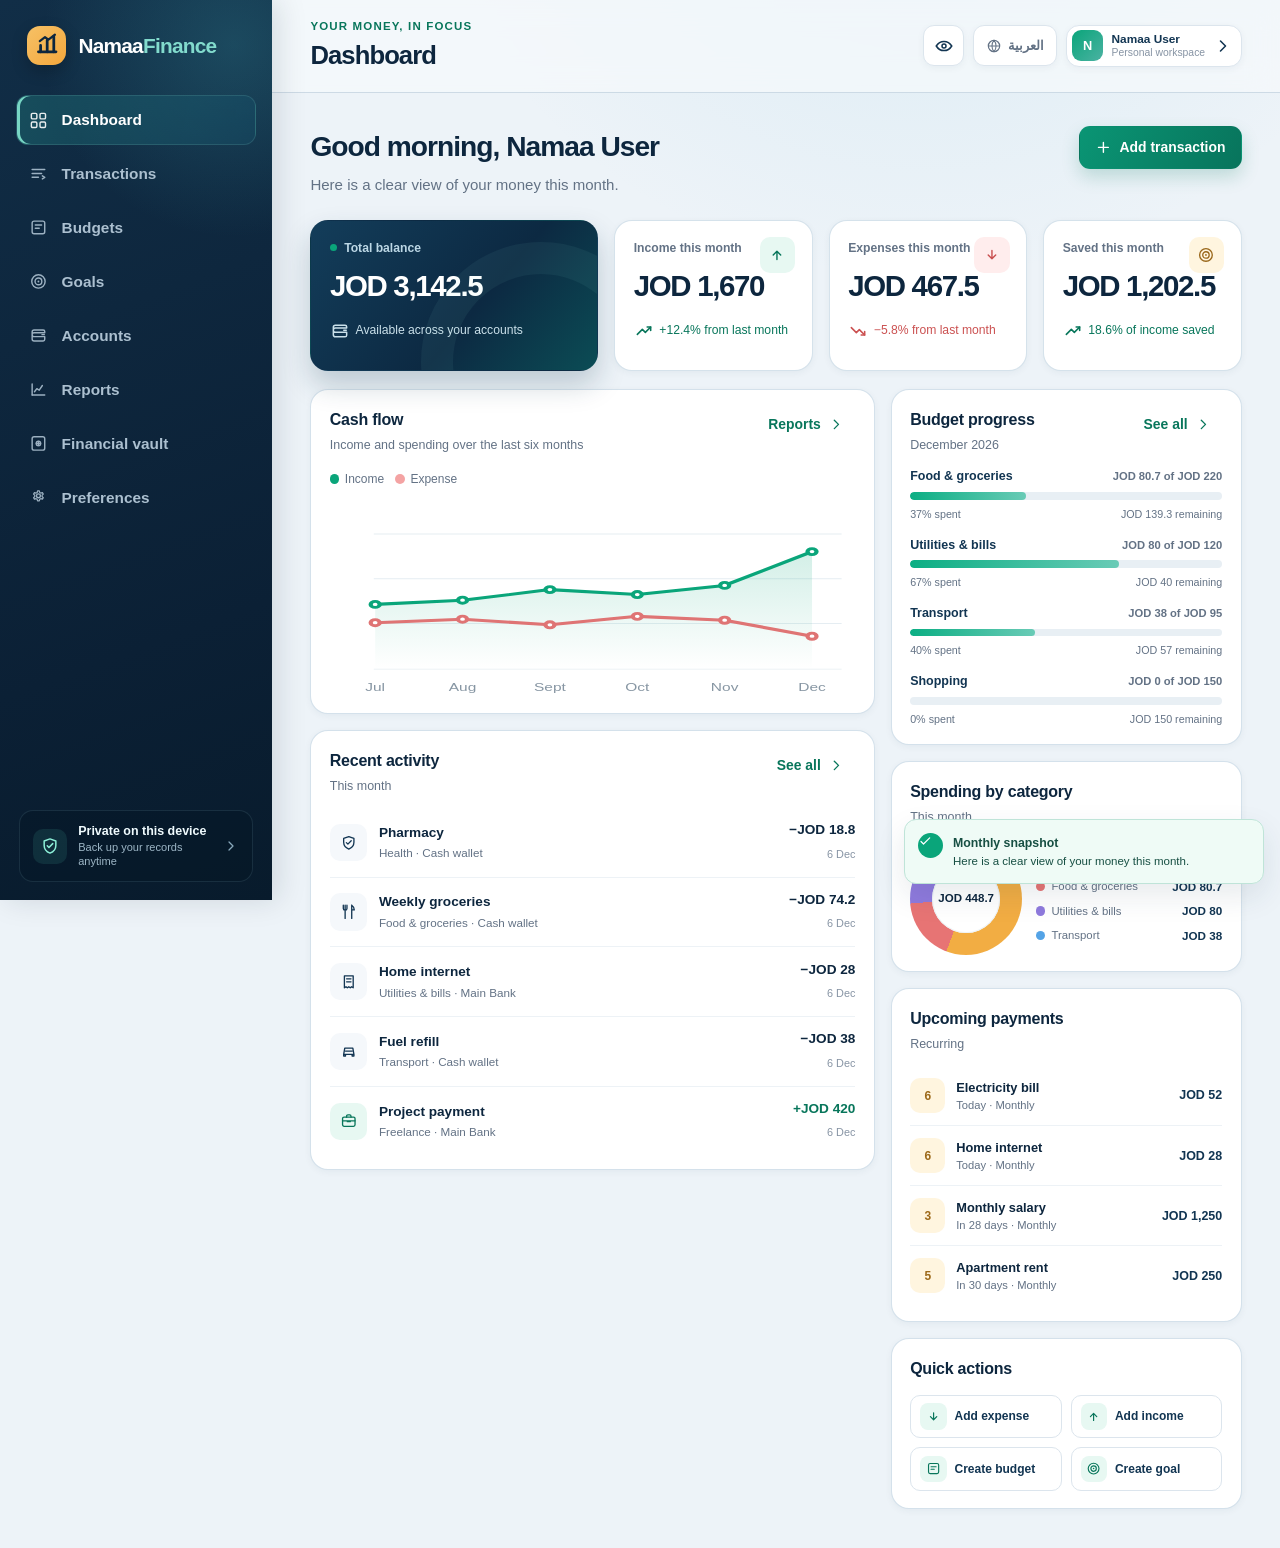
==== commit 1c1b8830: "Add files via upload" ====
--- a/index.html
+++ b/index.html
@@ -9,8 +9,9 @@
       content="Namaa Finance is a bilingual, private finance tracker for income, expenses, budgets, and financial records."
     />
     <link rel="manifest" href="manifest.webmanifest" />
+    <link rel="icon" type="image/png" sizes="192x192" href="icons/icon-192.png" />
     <link rel="icon" type="image/svg+xml" href="icons/icon.svg" />
-    <link rel="apple-touch-icon" href="icons/icon.svg" />
+    <link rel="apple-touch-icon" sizes="192x192" href="icons/icon-192.png" />
     <title>Namaa Finance</title>
     <link rel="stylesheet" href="styles.css" />
   </head>
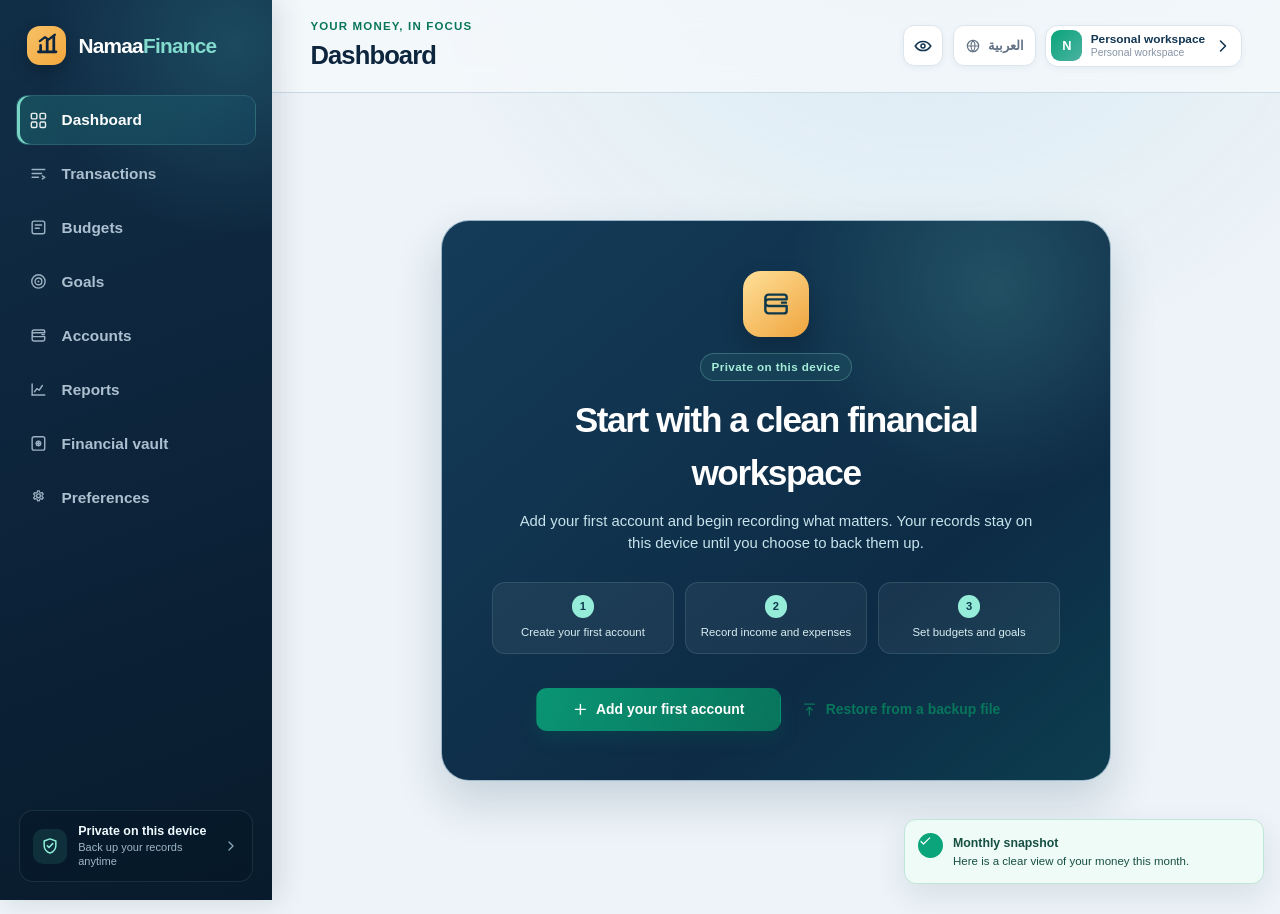
==== commit d68780b0: "Add files via upload" ====
--- a/index.html
+++ b/index.html
@@ -65,7 +65,9 @@
           </div>
         </header>
 
+        <div class="notice-bar" id="noticeBar" hidden></div>
         <main class="content" id="appContent" tabindex="-1"></main>
+        <input id="restoreInput" class="visually-hidden" type="file" accept="application/json,.json" />
 
         <nav class="mobile-nav" id="mobileNav" aria-label="Mobile navigation"></nav>
       </div>
--- a/styles.css
+++ b/styles.css
@@ -184,6 +184,18 @@
 .mobile-menu { display: none; flex: 0 0 auto; }
 
 .content { width: min(1480px, 100%); margin: 0 auto; padding: clamp(1.25rem, 2.6vw, 2.4rem) clamp(1.1rem, 3vw, 3.2rem) 2.4rem; }
+
+.onboarding { display: grid; min-height: calc(100vh - 150px); place-items: center; padding: clamp(0.5rem, 3vw, 2.5rem) 0; }
+.onboarding-card { width: min(100%, 670px); padding: clamp(1.55rem, 4vw, 3.1rem); border: 1px solid rgba(191, 216, 231, 0.8); border-radius: 28px; color: #eefbfe; text-align: center; background: radial-gradient(circle at 83% 12%, rgba(122, 227, 207, 0.18), transparent 13rem), linear-gradient(140deg, #143c59, #0d2b45 68%, #0b6563 170%); box-shadow: 0 20px 45px rgba(24, 63, 88, 0.19); }
+.onboarding-mark { display: grid; width: 4.1rem; height: 4.1rem; place-items: center; margin: 0 auto 1rem; border-radius: 18px; color: #0e3a4c; background: linear-gradient(140deg, #ffe098, #efa43e); box-shadow: 0 10px 22px rgba(0, 0, 0, 0.19); }
+.onboarding-mark svg { width: 2rem; height: 2rem; }
+.onboarding-kicker { display: inline-flex; padding: 0.28rem 0.63rem; border: 1px solid rgba(161, 239, 222, 0.24); border-radius: 999px; color: #a6ecd9; background: rgba(104, 226, 194, 0.08); font-size: 0.73rem; font-weight: 760; letter-spacing: 0.035em; }
+.onboarding-card h2 { max-width: 510px; margin: 0.8rem auto 0; color: #fff; font-size: clamp(1.5rem, 3.1vw, 2.2rem); letter-spacing: -0.04em; }
+.onboarding-card > p { max-width: 530px; margin: 0.65rem auto 0; color: #c7e3eb; font-size: 0.93rem; }
+.onboarding-steps { display: grid; grid-template-columns: repeat(3, 1fr); gap: 0.65rem; margin: 1.7rem 0; }
+.onboarding-steps span { display: grid; gap: 0.38rem; padding: 0.78rem 0.55rem; border: 1px solid rgba(183, 232, 231, 0.13); border-radius: 13px; color: #d7edf1; background: rgba(255, 255, 255, 0.055); font-size: 0.71rem; }
+.onboarding-steps b { display: grid; width: 1.42rem; height: 1.42rem; place-items: center; margin: 0 auto; border-radius: 50%; color: #0e3a4c; background: #94ecd9; font-size: 0.7rem; }
+.onboarding-action { min-width: min(100%, 245px); }
 
 .dashboard-top, .page-heading-row { display: flex; align-items: flex-start; justify-content: space-between; gap: 1rem; margin-bottom: 1.45rem; }
 .dashboard-top > div > h2, .page-heading-row h2 { margin: 0; color: var(--navy-900); font-size: clamp(1.35rem, 2.2vw, 1.8rem); letter-spacing: -0.035em; }
@@ -569,8 +581,82 @@
   .search-field, .select-control { width: 100%; min-width: 0; }
   .select-control { min-height: 2.55rem; }
   .toolbar-spacer { display: none; }
+  .onboarding { min-height: calc(100vh - 125px); }
+  .onboarding-card { padding: 1.45rem 1rem; border-radius: 21px; }
+  .onboarding-steps { grid-template-columns: 1fr; text-align: start; }
+  .onboarding-steps span { grid-template-columns: auto 1fr; align-items: center; }
+  .onboarding-steps b { margin: 0; }
 }
 
 @media (prefers-reduced-motion: reduce) {
   *, *::before, *::after { scroll-behavior: auto !important; transition-duration: 1ms !important; animation-duration: 1ms !important; animation-iteration-count: 1 !important; }
 }
+
+
+/* ============================================================
+   3.0 – protection, app lock, budget alerts, recurring, print
+   ============================================================ */
+.notice-bar { display: flex; align-items: center; gap: 0.6rem; margin: 0 clamp(1rem, 3vw, 2.2rem); margin-top: 0.9rem; padding: 0.65rem 0.55rem 0.65rem 0.9rem; border: 1px solid #d7e6df; border-radius: 14px; background: #f3fbf8; color: var(--navy-900); box-shadow: var(--shadow-sm); font-size: 0.86rem; }
+.notice-bar[hidden] { display: none; }
+.notice-text { display: flex; align-items: center; gap: 0.55rem; flex: 1; min-width: 0; }
+.notice-text svg { width: 1.15rem; height: 1.15rem; flex: 0 0 auto; color: var(--emerald-dark); }
+.notice-button { min-height: 2.05rem; padding: 0 0.85rem; border: 0; border-radius: 999px; color: #fff; background: linear-gradient(115deg, #0a9574, #08745c); font-weight: 700; font-size: 0.8rem; cursor: pointer; white-space: nowrap; }
+.notice-close { display: grid; width: 2rem; height: 2rem; place-items: center; border: 0; border-radius: 50%; color: var(--muted); background: transparent; cursor: pointer; }
+.notice-close:hover { background: #e4efe9; color: var(--navy-900); }
+.notice-close svg { width: 1rem; height: 1rem; }
+
+.data-safety-card.protected .safety-icon { color: var(--emerald-dark); }
+.data-safety-card.unprotected .safety-icon { color: #b9791b; }
+.data-safety-card.unprotected strong { color: #8a5a0f; }
+
+.onboarding-restore { margin-top: 0.4rem; }
+
+.budget-alert { display: flex; align-items: center; gap: 0.8rem; margin-bottom: 1.1rem; padding: 0.8rem 0.9rem; border: 1px solid #f3dcb4; border-radius: 14px; background: #fff8ea; color: #6b4a0a; }
+.budget-alert-icon { display: grid; width: 2rem; height: 2rem; place-items: center; flex: 0 0 auto; border-radius: 50%; color: #fff; background: var(--gold); }
+.budget-alert-icon svg { width: 1.05rem; height: 1.05rem; }
+.budget-alert > div { flex: 1; min-width: 0; display: grid; gap: 0.15rem; font-size: 0.86rem; }
+.budget-alert strong { color: #5a3d05; }
+.budget-alert b { font-weight: 700; }
+.budget-alert b.over { color: #b23b3b; }
+.budget-alert b.near { color: #9e6716; }
+
+.upcoming-item.has-action { grid-template-columns: 2.2rem minmax(0, 1fr) auto auto; }
+.upcoming-item.due .due-day { color: #fff; background: var(--coral); }
+.record-button { display: inline-flex; align-items: center; gap: 0.3rem; min-height: 1.9rem; padding: 0 0.65rem; border: 1px solid var(--line-strong); border-radius: 999px; color: var(--emerald-dark); background: var(--surface); font-size: 0.74rem; font-weight: 700; cursor: pointer; white-space: nowrap; }
+.record-button:hover { border-color: var(--emerald); background: var(--emerald-pale); }
+.record-button svg { width: 0.85rem; height: 0.85rem; }
+
+.heading-actions { display: flex; flex-wrap: wrap; gap: 0.5rem; }
+.highlight-compare { display: flex; align-items: center; gap: 0.45rem; margin: 0.85rem 0 0; font-size: 0.82rem; opacity: 0.92; }
+.highlight-compare svg { width: 1rem; height: 1rem; }
+
+.setting-actions { display: flex; flex-wrap: wrap; gap: 0.4rem; justify-content: flex-end; }
+.about-note { display: flex; flex-wrap: wrap; align-items: center; gap: 0.35rem 1rem; }
+.about-note a { color: var(--emerald-dark); font-weight: 700; text-decoration: none; }
+.about-note a:hover { text-decoration: underline; }
+.backup-option.highlight { border-color: #bfe4d8; background: #f3fbf8; }
+.backup-option.protected .backup-option-icon { color: var(--emerald-dark); }
+.backup-subrow { display: flex; justify-content: flex-end; padding: 0 0.2rem 0.4rem; }
+
+.lock-screen { position: fixed; inset: 0; z-index: 300; display: grid; place-items: center; padding: 1rem; background: radial-gradient(900px 600px at 20% 10%, #16405f, var(--navy-950)); }
+.lock-card { display: grid; gap: 0.75rem; width: min(100%, 360px); padding: 2rem 1.6rem 1.5rem; border-radius: 22px; background: #fff; box-shadow: 0 25px 55px rgba(7, 28, 45, 0.35); text-align: center; }
+.lock-card h2 { margin: 0; color: var(--navy-900); font-size: 1.3rem; }
+.lock-card p { margin: 0; color: var(--muted); font-size: 0.9rem; }
+.lock-card small { color: var(--muted-2); font-size: 0.72rem; line-height: 1.4; }
+.lock-mark { display: grid; width: 3.4rem; height: 3.4rem; margin: 0 auto 0.3rem; place-items: center; border-radius: 50%; color: #fff; background: linear-gradient(115deg, #0a9574, #08745c); }
+.lock-mark svg { width: 1.5rem; height: 1.5rem; }
+.pin-input { text-align: center; font-size: 1.4rem; letter-spacing: 0.4em; }
+.lock-error { color: var(--coral) !important; font-weight: 700; }
+.lock-card.shake { animation: lock-shake 320ms ease; }
+@keyframes lock-shake { 0%, 100% { transform: translateX(0); } 25% { transform: translateX(-8px); } 75% { transform: translateX(8px); } }
+
+@media (max-width: 720px) { .upcoming-item.has-action { grid-template-columns: 2.2rem minmax(0, 1fr) auto; } .upcoming-item.has-action .record-button { grid-column: 2 / -1; justify-self: start; } }
+
+@media print {
+  .sidebar, .topbar, .mobile-nav, .toast-region, .modal-layer, .notice-bar, .heading-actions, .row-actions, .quick-actions, .record-button { display: none !important; }
+  .app-shell { display: block; }
+  .main-area { padding: 0; }
+  .content { padding: 0; }
+  .panel, .report-highlight { break-inside: avoid; box-shadow: none; }
+  body { background: #fff; }
+}
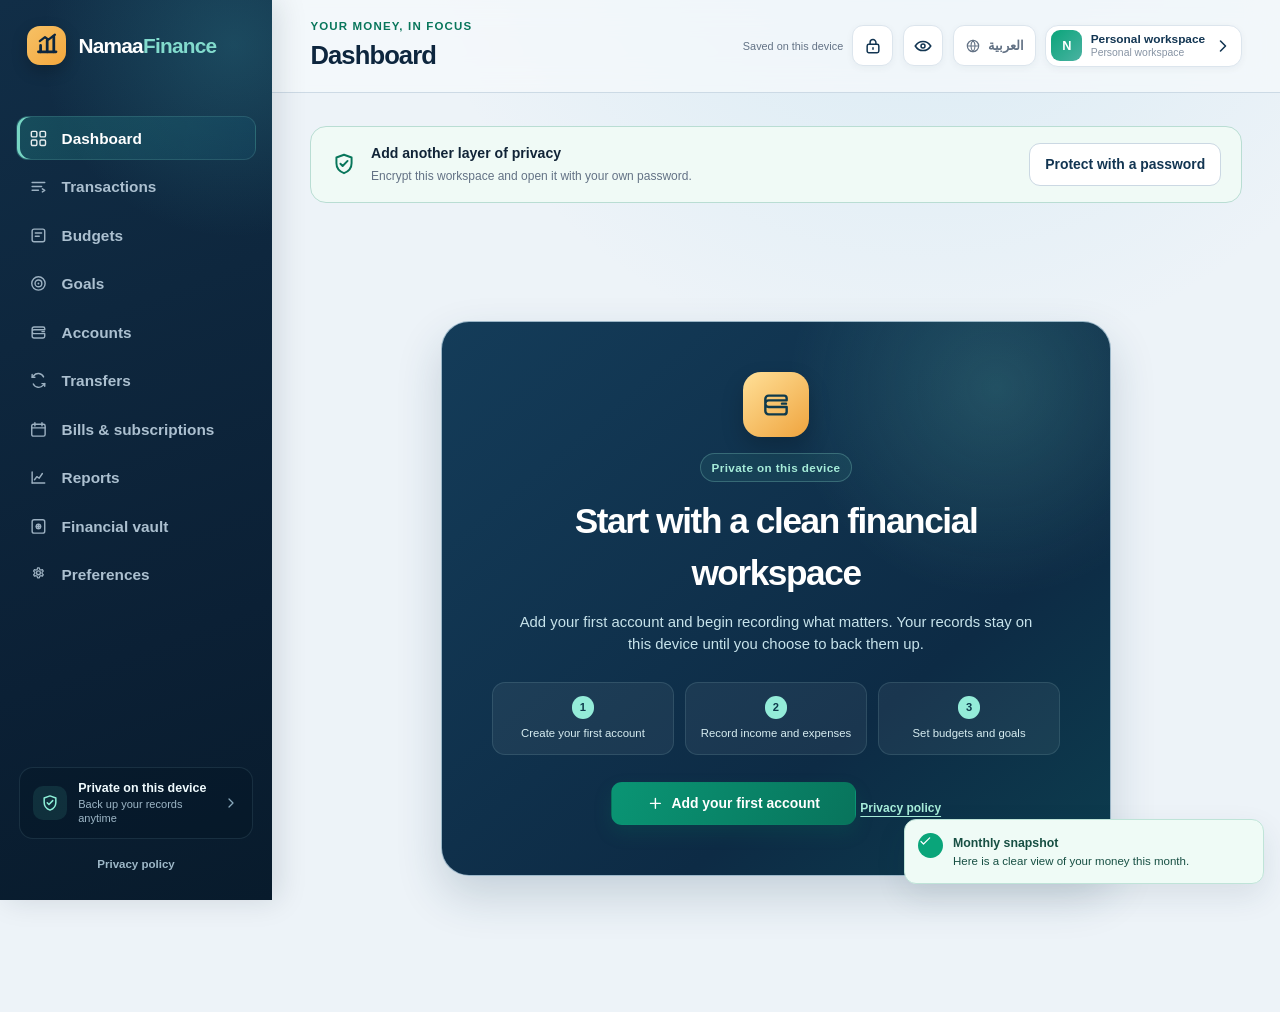
==== commit 15eff6a1: "Deploy Namaa Finance secure upgrade" ====
--- a/index.html
+++ b/index.html
@@ -2,6 +2,8 @@
 <html lang="en" dir="ltr">
   <head>
     <meta charset="UTF-8" />
+    <meta http-equiv="Content-Security-Policy" content="default-src 'self'; script-src 'self'; style-src 'self' 'unsafe-inline'; img-src 'self' data: blob:; connect-src 'self'; font-src 'self'; object-src 'none'; base-uri 'none'; form-action 'none'; worker-src 'self'; manifest-src 'self'" />
+    <meta name="referrer" content="no-referrer" />
     <meta name="viewport" content="width=device-width, initial-scale=1" />
     <meta name="theme-color" content="#10273f" />
     <meta
@@ -14,9 +16,12 @@
     <link rel="apple-touch-icon" sizes="192x192" href="icons/icon-192.png" />
     <title>Namaa Finance</title>
     <link rel="stylesheet" href="styles.css" />
+    <link rel="stylesheet" href="enhancements.css" />
   </head>
   <body>
-    <div class="app-shell" id="appShell">
+    <section id="lockScreen" class="lock-screen" aria-label="Namaa Finance" hidden></section>
+    <noscript><p class="fatal-message">Namaa Finance requires JavaScript to open your local records. نماء للمال يحتاج إلى JavaScript.</p></noscript>
+    <div class="app-shell" id="appShell" hidden>
       <aside class="sidebar" aria-label="Primary navigation">
         <div class="brand" aria-label="Namaa Finance">
           <div class="brand-mark" aria-hidden="true">
@@ -38,6 +43,7 @@
             </span>
             <span class="safety-arrow" data-icon="chevron"></span>
           </button>
+          <a class="legal-link" href="privacy.html" data-i18n="privacyPolicy">Privacy policy</a>
         </div>
       </aside>
 
@@ -49,6 +55,8 @@
             <h1 id="pageTitle"></h1>
           </div>
           <div class="top-actions">
+            <span id="saveStatus" class="save-status" role="status"></span>
+            <button class="icon-button" id="lockButton" type="button" data-action="lock-workspace" data-icon="lock" aria-label="Lock workspace" title="Lock workspace"></button>
             <button class="icon-button privacy-toggle" id="privacyToggle" type="button" aria-label="Hide balances" title="Hide balances" data-icon="eye"></button>
             <button class="language-toggle" id="languageToggle" type="button" aria-label="Change language">
               <span class="globe" data-icon="globe"></span>
@@ -65,9 +73,7 @@
           </div>
         </header>
 
-        <div class="notice-bar" id="noticeBar" hidden></div>
         <main class="content" id="appContent" tabindex="-1"></main>
-        <input id="restoreInput" class="visually-hidden" type="file" accept="application/json,.json" />
 
         <nav class="mobile-nav" id="mobileNav" aria-label="Mobile navigation"></nav>
       </div>
@@ -75,6 +81,9 @@
 
     <div class="modal-layer" id="modalLayer" aria-live="polite"></div>
     <div class="toast-region" id="toastRegion" aria-live="polite" aria-atomic="true"></div>
-    <script src="app.js"></script>
+    <script src="vault.js" defer></script>
+    <script src="finance-core.js" defer></script>
+    <script src="app.js" defer></script>
+    <script src="enhancements.js" defer></script>
   </body>
 </html>
--- a/styles.css
+++ b/styles.css
@@ -144,6 +144,22 @@
 .data-safety-card small { margin-top: 0.12rem; color: #9db6c6; font-size: 0.69rem; line-height: 1.25; }
 .safety-arrow { margin-inline-start: auto; color: #88a8bb; }
 .safety-arrow svg { width: 1rem; height: 1rem; }
+.legal-link {
+  display: inline-flex;
+  align-items: center;
+  justify-content: center;
+  width: 100%;
+  min-height: 2.25rem;
+  margin-top: 0.45rem;
+  border: 1px solid transparent;
+  border-radius: 10px;
+  color: #9eb8c8;
+  font-size: 0.72rem;
+  font-weight: 650;
+  text-decoration: none;
+  transition: 150ms ease;
+}
+.legal-link:hover { border-color: rgba(144, 231, 211, 0.24); color: #e4f6f5; background: rgba(255, 255, 255, 0.055); }
 
 .main-area { width: calc(100% - var(--sidebar-width)); margin-inline-start: var(--sidebar-width); }
 .topbar {
@@ -196,6 +212,8 @@
 .onboarding-steps span { display: grid; gap: 0.38rem; padding: 0.78rem 0.55rem; border: 1px solid rgba(183, 232, 231, 0.13); border-radius: 13px; color: #d7edf1; background: rgba(255, 255, 255, 0.055); font-size: 0.71rem; }
 .onboarding-steps b { display: grid; width: 1.42rem; height: 1.42rem; place-items: center; margin: 0 auto; border-radius: 50%; color: #0e3a4c; background: #94ecd9; font-size: 0.7rem; }
 .onboarding-action { min-width: min(100%, 245px); }
+.onboarding-policy-link { display: inline-flex; margin-top: 0.92rem; color: #a6ecd9; font-size: 0.75rem; font-weight: 700; text-underline-offset: 0.22rem; }
+.onboarding-policy-link:hover { color: #fff0be; }
 
 .dashboard-top, .page-heading-row { display: flex; align-items: flex-start; justify-content: space-between; gap: 1rem; margin-bottom: 1.45rem; }
 .dashboard-top > div > h2, .page-heading-row h2 { margin: 0; color: var(--navy-900); font-size: clamp(1.35rem, 2.2vw, 1.8rem); letter-spacing: -0.035em; }
@@ -591,72 +609,3 @@
 @media (prefers-reduced-motion: reduce) {
   *, *::before, *::after { scroll-behavior: auto !important; transition-duration: 1ms !important; animation-duration: 1ms !important; animation-iteration-count: 1 !important; }
 }
-
-
-/* ============================================================
-   3.0 – protection, app lock, budget alerts, recurring, print
-   ============================================================ */
-.notice-bar { display: flex; align-items: center; gap: 0.6rem; margin: 0 clamp(1rem, 3vw, 2.2rem); margin-top: 0.9rem; padding: 0.65rem 0.55rem 0.65rem 0.9rem; border: 1px solid #d7e6df; border-radius: 14px; background: #f3fbf8; color: var(--navy-900); box-shadow: var(--shadow-sm); font-size: 0.86rem; }
-.notice-bar[hidden] { display: none; }
-.notice-text { display: flex; align-items: center; gap: 0.55rem; flex: 1; min-width: 0; }
-.notice-text svg { width: 1.15rem; height: 1.15rem; flex: 0 0 auto; color: var(--emerald-dark); }
-.notice-button { min-height: 2.05rem; padding: 0 0.85rem; border: 0; border-radius: 999px; color: #fff; background: linear-gradient(115deg, #0a9574, #08745c); font-weight: 700; font-size: 0.8rem; cursor: pointer; white-space: nowrap; }
-.notice-close { display: grid; width: 2rem; height: 2rem; place-items: center; border: 0; border-radius: 50%; color: var(--muted); background: transparent; cursor: pointer; }
-.notice-close:hover { background: #e4efe9; color: var(--navy-900); }
-.notice-close svg { width: 1rem; height: 1rem; }
-
-.data-safety-card.protected .safety-icon { color: var(--emerald-dark); }
-.data-safety-card.unprotected .safety-icon { color: #b9791b; }
-.data-safety-card.unprotected strong { color: #8a5a0f; }
-
-.onboarding-restore { margin-top: 0.4rem; }
-
-.budget-alert { display: flex; align-items: center; gap: 0.8rem; margin-bottom: 1.1rem; padding: 0.8rem 0.9rem; border: 1px solid #f3dcb4; border-radius: 14px; background: #fff8ea; color: #6b4a0a; }
-.budget-alert-icon { display: grid; width: 2rem; height: 2rem; place-items: center; flex: 0 0 auto; border-radius: 50%; color: #fff; background: var(--gold); }
-.budget-alert-icon svg { width: 1.05rem; height: 1.05rem; }
-.budget-alert > div { flex: 1; min-width: 0; display: grid; gap: 0.15rem; font-size: 0.86rem; }
-.budget-alert strong { color: #5a3d05; }
-.budget-alert b { font-weight: 700; }
-.budget-alert b.over { color: #b23b3b; }
-.budget-alert b.near { color: #9e6716; }
-
-.upcoming-item.has-action { grid-template-columns: 2.2rem minmax(0, 1fr) auto auto; }
-.upcoming-item.due .due-day { color: #fff; background: var(--coral); }
-.record-button { display: inline-flex; align-items: center; gap: 0.3rem; min-height: 1.9rem; padding: 0 0.65rem; border: 1px solid var(--line-strong); border-radius: 999px; color: var(--emerald-dark); background: var(--surface); font-size: 0.74rem; font-weight: 700; cursor: pointer; white-space: nowrap; }
-.record-button:hover { border-color: var(--emerald); background: var(--emerald-pale); }
-.record-button svg { width: 0.85rem; height: 0.85rem; }
-
-.heading-actions { display: flex; flex-wrap: wrap; gap: 0.5rem; }
-.highlight-compare { display: flex; align-items: center; gap: 0.45rem; margin: 0.85rem 0 0; font-size: 0.82rem; opacity: 0.92; }
-.highlight-compare svg { width: 1rem; height: 1rem; }
-
-.setting-actions { display: flex; flex-wrap: wrap; gap: 0.4rem; justify-content: flex-end; }
-.about-note { display: flex; flex-wrap: wrap; align-items: center; gap: 0.35rem 1rem; }
-.about-note a { color: var(--emerald-dark); font-weight: 700; text-decoration: none; }
-.about-note a:hover { text-decoration: underline; }
-.backup-option.highlight { border-color: #bfe4d8; background: #f3fbf8; }
-.backup-option.protected .backup-option-icon { color: var(--emerald-dark); }
-.backup-subrow { display: flex; justify-content: flex-end; padding: 0 0.2rem 0.4rem; }
-
-.lock-screen { position: fixed; inset: 0; z-index: 300; display: grid; place-items: center; padding: 1rem; background: radial-gradient(900px 600px at 20% 10%, #16405f, var(--navy-950)); }
-.lock-card { display: grid; gap: 0.75rem; width: min(100%, 360px); padding: 2rem 1.6rem 1.5rem; border-radius: 22px; background: #fff; box-shadow: 0 25px 55px rgba(7, 28, 45, 0.35); text-align: center; }
-.lock-card h2 { margin: 0; color: var(--navy-900); font-size: 1.3rem; }
-.lock-card p { margin: 0; color: var(--muted); font-size: 0.9rem; }
-.lock-card small { color: var(--muted-2); font-size: 0.72rem; line-height: 1.4; }
-.lock-mark { display: grid; width: 3.4rem; height: 3.4rem; margin: 0 auto 0.3rem; place-items: center; border-radius: 50%; color: #fff; background: linear-gradient(115deg, #0a9574, #08745c); }
-.lock-mark svg { width: 1.5rem; height: 1.5rem; }
-.pin-input { text-align: center; font-size: 1.4rem; letter-spacing: 0.4em; }
-.lock-error { color: var(--coral) !important; font-weight: 700; }
-.lock-card.shake { animation: lock-shake 320ms ease; }
-@keyframes lock-shake { 0%, 100% { transform: translateX(0); } 25% { transform: translateX(-8px); } 75% { transform: translateX(8px); } }
-
-@media (max-width: 720px) { .upcoming-item.has-action { grid-template-columns: 2.2rem minmax(0, 1fr) auto; } .upcoming-item.has-action .record-button { grid-column: 2 / -1; justify-self: start; } }
-
-@media print {
-  .sidebar, .topbar, .mobile-nav, .toast-region, .modal-layer, .notice-bar, .heading-actions, .row-actions, .quick-actions, .record-button { display: none !important; }
-  .app-shell { display: block; }
-  .main-area { padding: 0; }
-  .content { padding: 0; }
-  .panel, .report-highlight { break-inside: avoid; box-shadow: none; }
-  body { background: #fff; }
-}
--- a/enhancements.css
+++ b/enhancements.css
@@ -0,0 +1,109 @@
+[hidden] { display: none !important; }
+button:disabled { cursor: wait; opacity: .62; }
+:focus-visible { outline: 3px solid #168c7b; outline-offset: 3px; }
+.sidebar { overflow-y: auto; }
+.sidebar .nav-item { min-height: 42px; padding-block: .6rem; }
+.brand { margin-bottom: 1.3rem; }
+.save-status { font-size: .68rem; color: var(--muted); white-space: nowrap; }
+.save-status[data-status="saveFailed"], .inline-error, .danger-text { color: #bd3c45; }
+.inline-error { font-size: .85rem; min-height: 1.25em; margin-block: .8rem; }
+.privacy-banner, .attention-banner { display: flex; align-items: center; gap: .9rem; padding: 1rem 1.2rem; border: 1px solid #b9ddd3; border-radius: 16px; background: #f0faf6; margin-bottom: 1.3rem; }
+.privacy-banner > svg, .attention-banner > svg { width: 26px; height: 26px; color: var(--emerald-dark); flex-shrink: 0; }
+.privacy-banner > span, .attention-banner > span { flex: 1; }
+.privacy-banner strong, .attention-banner strong { display: block; font-size: .88rem; }
+.privacy-banner small, .attention-banner small { display: block; color: var(--muted); margin-top: .2rem; font-size: .75rem; }
+.attention-banner { background: #fff6e5; border-color: #efd197; }
+.attention-banner > svg { color: #9b641b; }
+.security-badge { display: inline-flex; gap: .45rem; align-items: center; padding: .5rem .8rem; border-radius: 100px; font-size: .75rem; color: #976424; background: #fff2d9; }
+.security-badge svg { width: 18px; height: 18px; }
+.security-badge.secured { color: #08634d; background: #dff6ed; }
+.security-settings, .personal-settings { margin-bottom: 1.4rem; padding: 1.25rem; }
+.security-actions { display: flex; gap: .6rem; flex-wrap: wrap; margin-bottom: .8rem; }
+.security-explanation { color: var(--muted); font-size: .8rem; line-height: 1.8; border-inline-start: 3px solid #d7a251; padding-inline-start: .8rem; margin-top: 1.1rem; }
+.profile-form { display: grid; grid-template-columns: minmax(160px, 1fr) auto minmax(160px, 1fr); align-items: end; gap: 1rem; }
+.profile-form .select-control { width: 100%; }
+.transaction-filters { display: flex; align-items: end; flex-wrap: wrap; gap: .8rem; padding: 1rem; margin-bottom: 1rem; }
+.transaction-filters .field { flex: 1 1 155px; min-width: 0; }
+.transaction-filters .select-control, .transaction-filters .input-control { width: 100%; }
+.filter-count { display: block; flex-basis: 100%; color: var(--muted); }
+.bill-summary { display: grid; grid-template-columns: repeat(2, minmax(0,1fr)); gap: 1rem; }
+.bill-summary .panel { padding: 1.25rem; }
+.bill-summary .metric-amount { display: block; margin-top: .5rem; font-size: clamp(1.3rem, 2.5vw, 2rem); }
+.forecast-note { color: var(--muted); font-size: .78rem; margin-block: .8rem 1.3rem; line-height: 1.7; }
+.bills-grid { display: grid; grid-template-columns: repeat(auto-fill, minmax(min(100%,260px),1fr)); gap: 1.2rem; }
+.bill-card { padding: 1.25rem; }
+.bill-top { display: flex; align-items: center; gap: .7rem; }
+.bill-category { display: grid; place-items: center; width: 42px; height: 42px; border-radius: 12px; background: var(--emerald-pale); color: var(--emerald-dark); margin-inline-end: auto; }
+.bill-category svg { width: 23px; height: 23px; }
+.bill-card h3 { font-size: 1.03rem; margin: 1.15rem 0 .2rem; }
+.bill-amount { margin: .3rem 0; font-size: 1.8rem; font-weight: 700; letter-spacing: -.04em; }
+.bill-due { display: flex; align-items: center; gap: .5rem; margin-block: 1rem; color: var(--muted); font-size: .85rem; }
+.bill-due svg { width: 18px; height: 18px; }
+.print-tools { display: flex; justify-content: flex-end; margin-bottom: .8rem; }
+.lock-screen { min-height: 100dvh; padding: 2.5rem 1.1rem; display: grid; place-items: center; position: relative; isolation: isolate; background: #0b2437; }
+.lock-decoration { position: absolute; z-index: -1; inset: 0; background: radial-gradient(ellipse at 20% 5%, #1c645b 0, transparent 55%), radial-gradient(ellipse at 95% 90%, #163c5d 0, transparent 50%); }
+.lock-card { width: min(100%, 510px); padding: 2.2rem; background: #fff; color: #172d3d; border: 1px solid #dae5e4; border-radius: 26px; box-shadow: 0 24px 90px #020e1d70; }
+.lock-brand { display: flex; align-items: center; gap: .8rem; margin-bottom: 2.2rem; }
+.lock-brand > strong { font-size: 1.3rem; line-height: 1.05; letter-spacing: -.04em; }
+.lock-brand > strong span { display: block; font-size: .75rem; letter-spacing: .14em; font-weight: 500; margin-top: .25rem; color: #608079; }
+.lock-brand .language-toggle { margin-inline-start: auto; color: #304e5e; background: #f2f7f7; border: 1px solid #dbe7e4; }
+.lock-emblem { display: grid; place-items: center; width: 62px; height: 62px; border: 1px solid #c1e7d9; background: #edfaf4; border-radius: 19px; color: #0b7a61; margin-bottom: 1.3rem; }
+.lock-emblem svg { width: 31px; height: 31px; }
+.lock-kicker { text-transform: uppercase; font-size: .68rem; letter-spacing: .13em; font-weight: 700; color: #17735f; }
+.lock-card h1 { margin: .5rem 0; font-size: clamp(1.7rem, 6vw, 2.05rem); letter-spacing: -.045em; line-height: 1.25; }
+.lock-description { color: #657c86; line-height: 1.65; font-size: .9rem; margin-bottom: 1.5rem; }
+.lock-submit { width: 100%; justify-content: center; padding-block: .9rem; }
+.lock-recovery { font-size: .73rem; color: #75858d; line-height: 1.75; margin: 1.4rem 0; }
+.lock-card footer { border-top: 1px solid #e5eded; padding-top: 1rem; font-size: .67rem; color: #72878b; text-align: center; }
+.recovery-actions { display: flex; flex-wrap: wrap; gap: .6rem; margin-block: 1.5rem; }
+.fatal-message { padding: 2rem; background: white; }
+.row-actions { flex-wrap: nowrap; }
+.data-table .row-action { flex-shrink: 0; }
+.page-heading-row > div { min-width: 0; }
+.security-settings .setting-row .select-control { flex-shrink: 0; }
+html[data-theme="dark"] { color-scheme: dark; --ink: #dfe9f1; --muted: #9cafbc; --muted-2: #8ea4b5; --surface: #172c3b; --surface-alt: #102533; --canvas: #0b1c28; --line: #2b4355; --line-strong: #3c5668; --emerald-dark: #65dbb2; --emerald-pale: #123c32; }
+[data-theme="dark"] body { background: var(--canvas); }
+[data-theme="dark"] .topbar, [data-theme="dark"] .panel, [data-theme="dark"] .modal, [data-theme="dark"] .goal-card, [data-theme="dark"] .budget-card, [data-theme="dark"] .vault-card, [data-theme="dark"] .data-table-wrap, [data-theme="dark"] .page-toolbar, [data-theme="dark"] .onboarding-card, [data-theme="dark"] .summary-card:not(.balance), [data-theme="dark"] .toast, [data-theme="dark"] .mobile-nav { background: var(--surface); border-color: var(--line); }
+[data-theme="dark"] h1, [data-theme="dark"] h2, [data-theme="dark"] h3, [data-theme="dark"] .metric-amount, [data-theme="dark"] .table-title, [data-theme="dark"] .field label, [data-theme="dark"] .setting-copy strong, [data-theme="dark"] .modal-header h2, [data-theme="dark"] .page-context h1, [data-theme="dark"] .transaction-copy strong, [data-theme="dark"] .report-list-copy strong { color: var(--ink); }
+[data-theme="dark"] .input-control, [data-theme="dark"] .select-control, [data-theme="dark"] .textarea-control, [data-theme="dark"] .search-field, [data-theme="dark"] .search-field input, [data-theme="dark"] .secondary-button, [data-theme="dark"] .icon-button, [data-theme="dark"] .language-toggle, [data-theme="dark"] .filter-chip, [data-theme="dark"] .segmented { color: var(--ink); background: #102533; border-color: var(--line); }
+[data-theme="dark"] .privacy-banner { background: #12372f; border-color: #245348; }
+[data-theme="dark"] .attention-banner { background: #3a301f; border-color: #6d5431; }
+[data-theme="dark"] .data-table th, [data-theme="dark"] .data-table tbody tr:hover { background: #102533; }
+[data-theme="dark"] .data-table td, [data-theme="dark"] .data-table th, [data-theme="dark"] .setting-row, [data-theme="dark"] .modal-footer, [data-theme="dark"] .modal-header { border-color: var(--line); }
+[data-theme="dark"] .subtext, [data-theme="dark"] .transaction-copy small { color: var(--muted); }
+[data-theme="dark"] .profile-button, [data-theme="dark"] .profile-copy strong { color: var(--ink); }
+[data-theme="dark"] .toast strong { color: #9ce7cf; }
+[data-theme="dark"] .toast > span > span { color: #c3d8dd; }
+[data-theme="dark"] .toast.error strong, [data-theme="dark"] .inline-error, [data-theme="dark"] .danger-text { color: #ff9da4; }
+@media (max-width: 1160px) { .save-status { display: none; } }
+@media (max-width: 680px) {
+  .privacy-banner, .attention-banner { align-items: flex-start; flex-wrap: wrap; padding: .9rem; }
+  .privacy-banner > span, .attention-banner > span { min-width: 150px; }
+  .privacy-banner button { margin-inline-start: 2.5rem; }
+  .profile-form { grid-template-columns: 1fr auto; }
+  .profile-form .field:last-child { grid-column: 1 / -1; }
+  .security-badge { margin-top: .6rem; }
+  .lock-card { padding: 1.5rem; }
+  .security-settings .setting-row { flex-wrap: wrap; gap: .5rem; }
+  .security-settings .setting-row .select-control { width: auto; }
+  .transaction-filters .field { flex-basis: calc(50% - .8rem); }
+}
+@media (max-width: 400px) {
+  .bill-summary { grid-template-columns: 1fr; }
+  .topbar .privacy-toggle { display: none; }
+  .lock-card { padding: 1.2rem; border-radius: 20px; }
+  .lock-brand { gap: .45rem; }
+  .lock-brand img { width: 42px; height: 42px; }
+  .lock-brand .language-toggle { padding: .4rem .5rem; }
+}
+@media print {
+  html, body { background: white !important; color: #10273f !important; }
+  .sidebar, .topbar, .mobile-nav, .modal-layer, .toast-region, .print-tools, button, .privacy-banner, .attention-banner, .transaction-filters { display: none !important; }
+  .main-area { margin: 0 !important; width: 100% !important; }
+  .content { padding: 0 !important; }
+  .reports-grid, .dashboard-grid { display: block; }
+  .panel, .report-highlight, .summary-card { break-inside: avoid; margin-bottom: 1rem; color: #10273f !important; border: 1px solid #ccc !important; box-shadow: none; background: white !important; }
+  .panel *, .report-highlight * { color: #10273f !important; }
+  .lock-screen:not([hidden]) ~ .app-shell { display: none !important; }
+  .privacy-mask { color: transparent !important; text-shadow: none !important; }
+}
